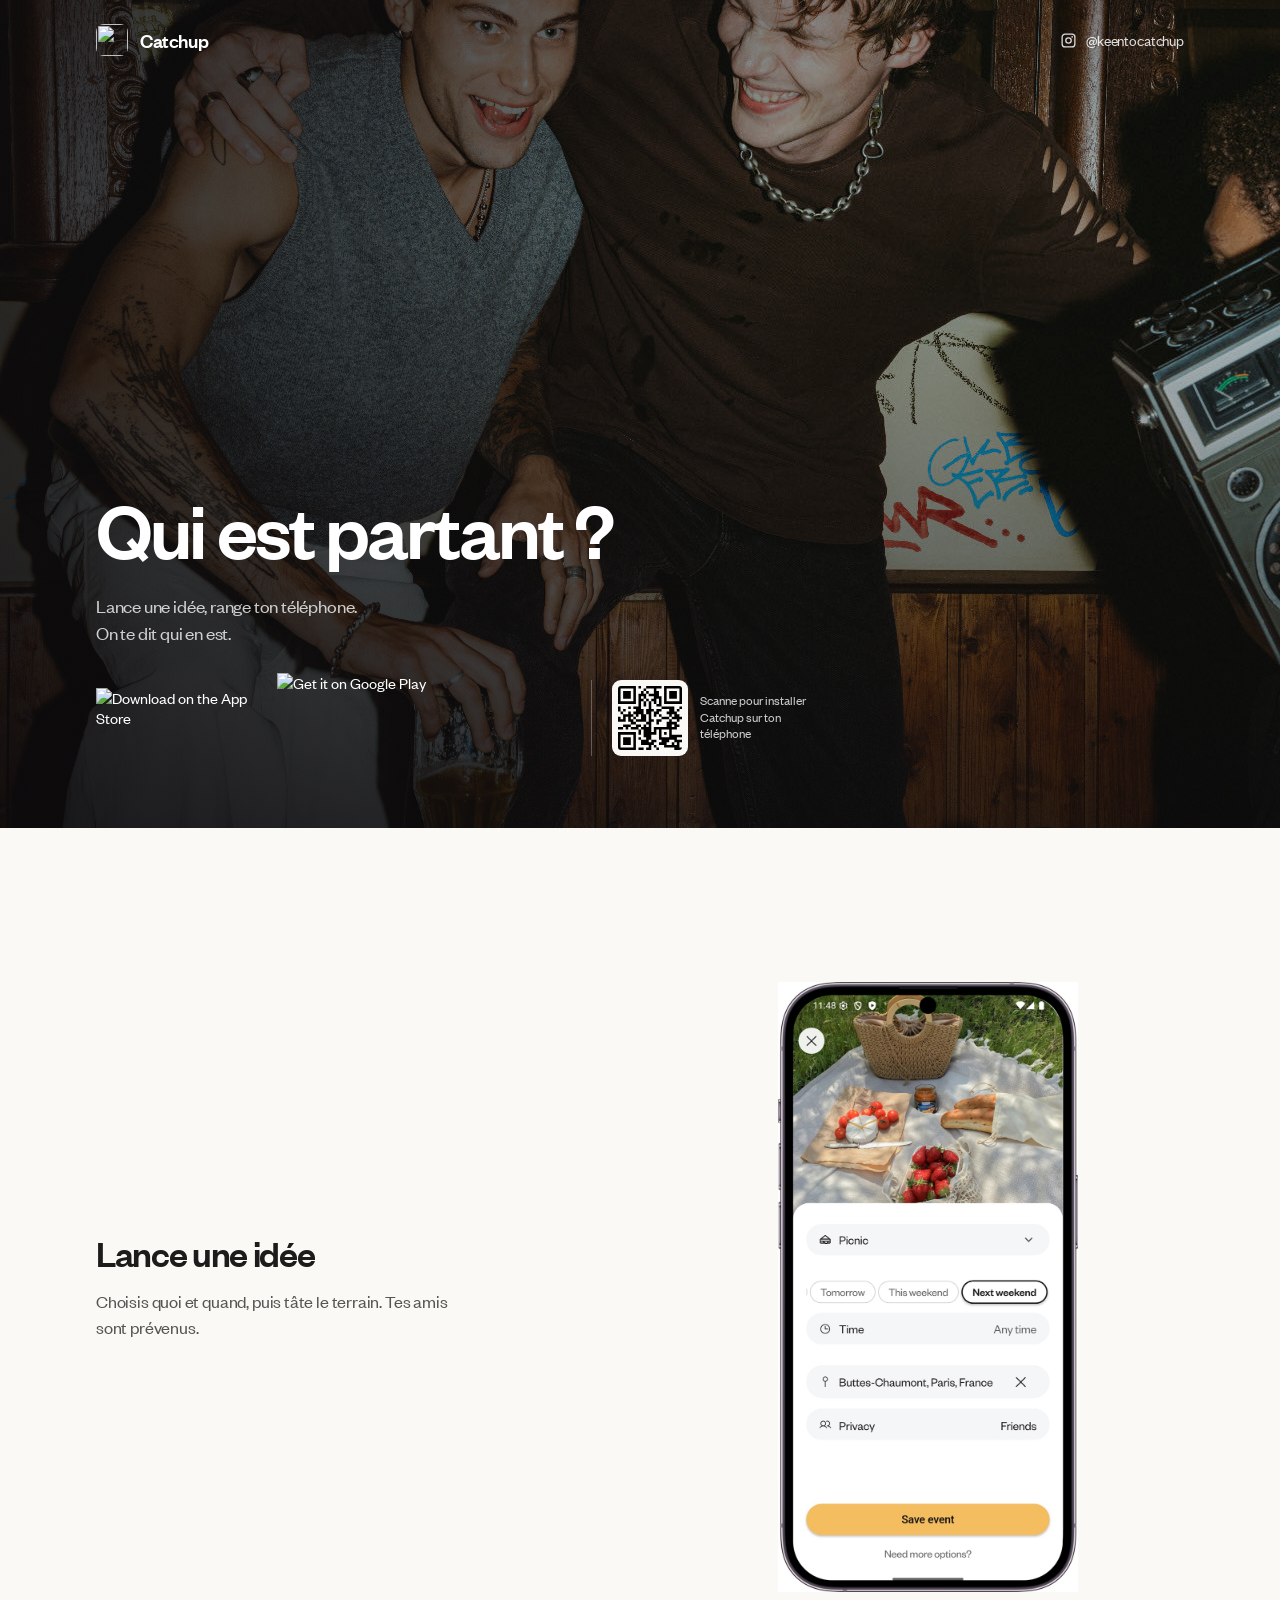
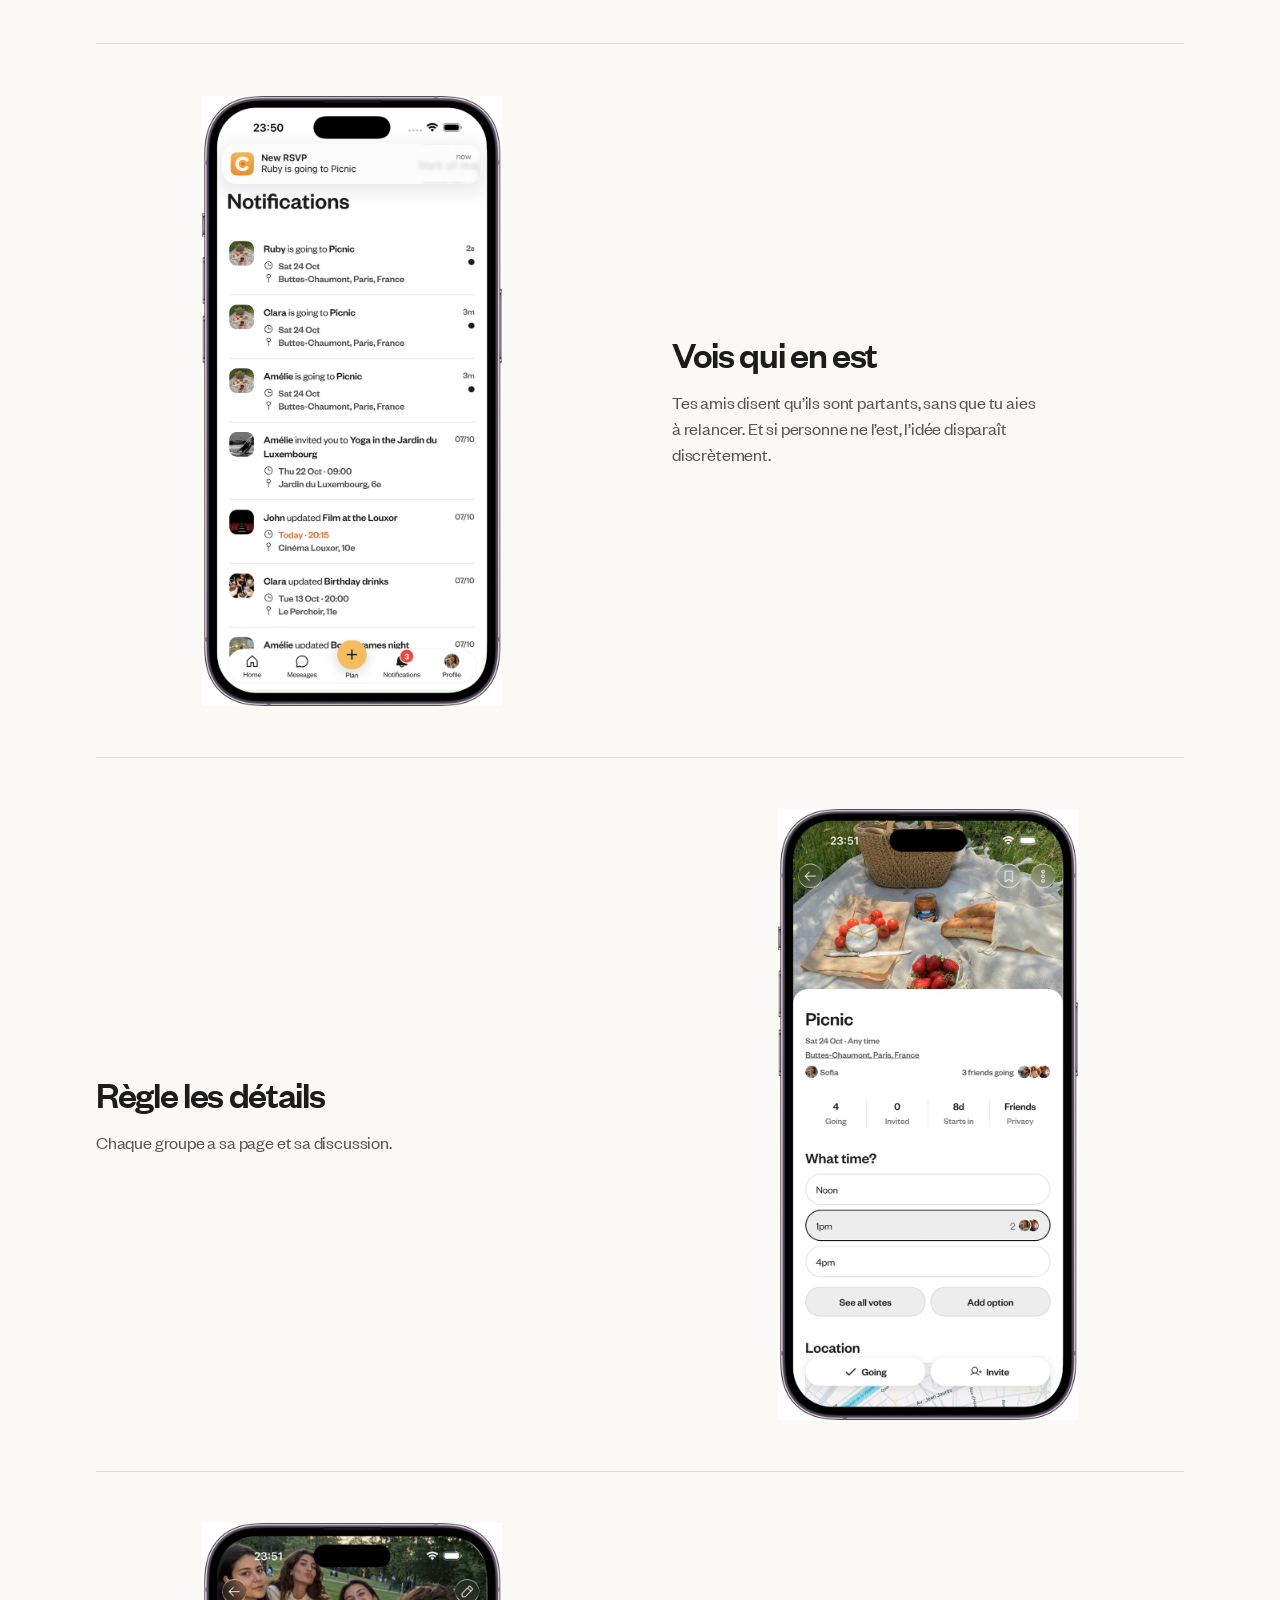
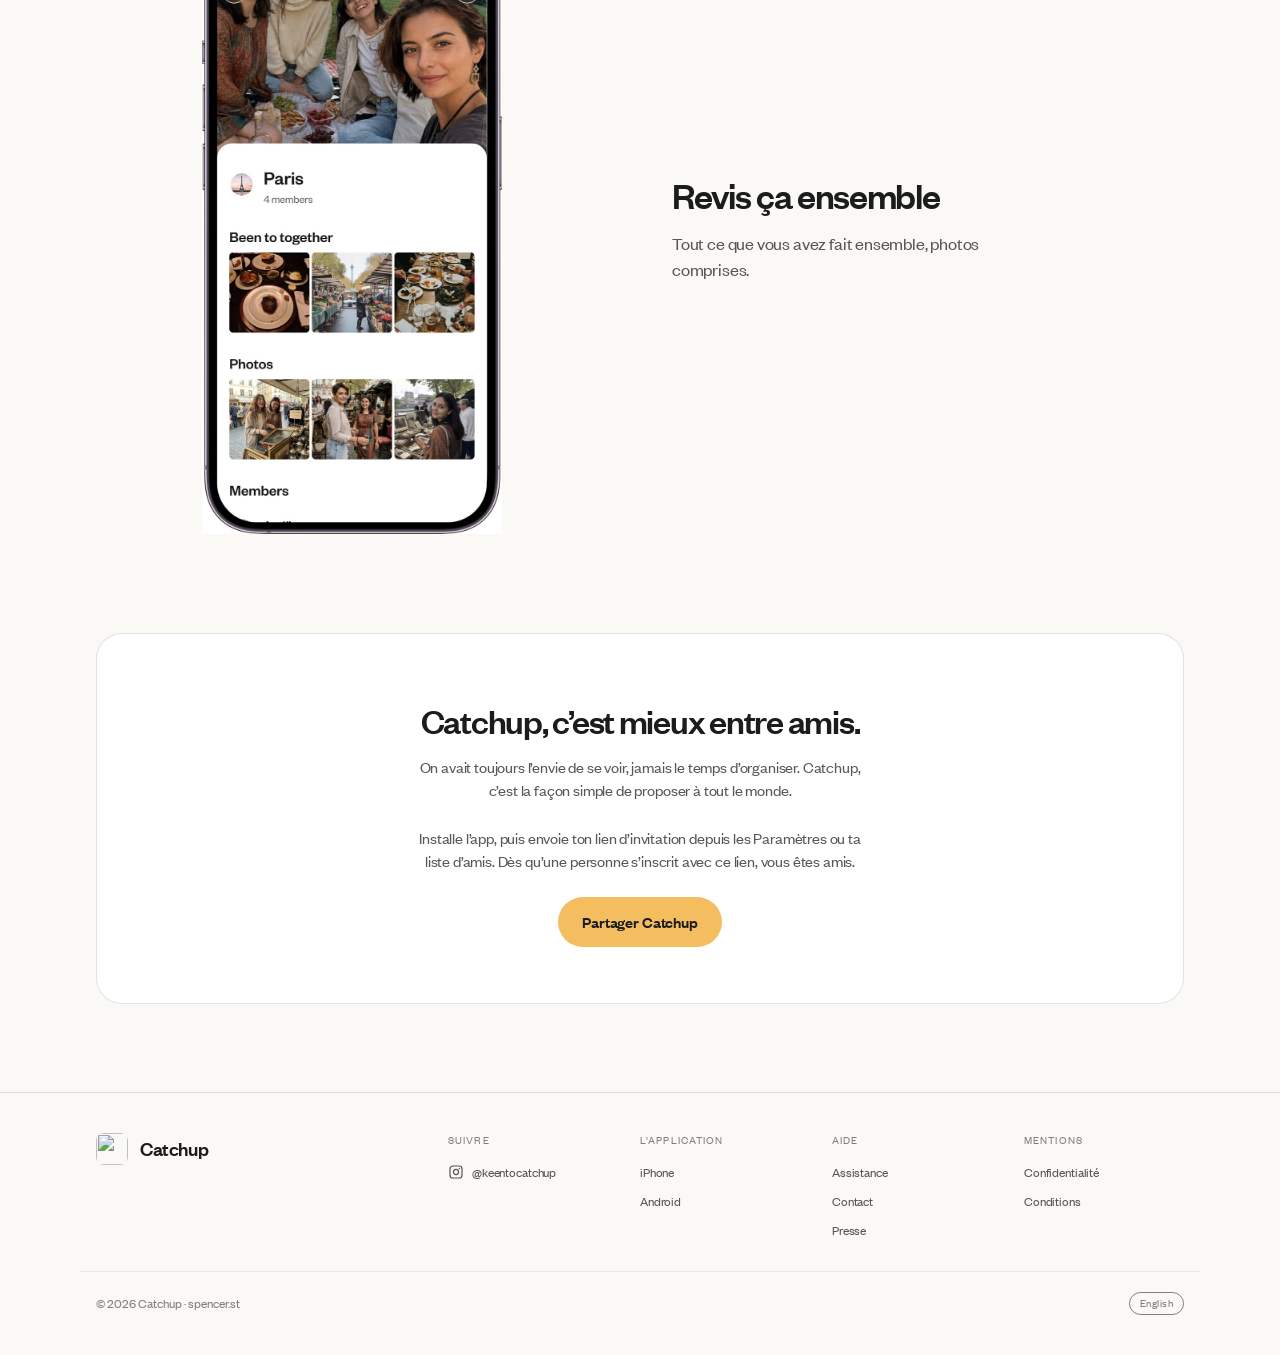
==== fr/index.html @ 6f863868 "Refresh app screenshots and hero photos New Founders Grotesk-era screenshots for quick-create, RSVP " ====
<!doctype html>
<html lang="fr">
<head>
<meta charset="utf-8" />
<meta name="viewport" content="width=device-width, initial-scale=1" />
<title>Catchup — Le réseau social vraiment social</title>
<meta name="description" content="Lance une idée, range ton téléphone. On te dit qui en est." />

<link rel="alternate" hreflang="en" href="https://keentocatchup.com/" />
<link rel="alternate" hreflang="fr" href="https://keentocatchup.com/fr/" />
<link rel="alternate" hreflang="x-default" href="https://keentocatchup.com/" />
<link rel="canonical" href="https://keentocatchup.com/fr/" />

<meta property="og:type" content="website" />
<meta property="og:site_name" content="Catchup" />
<meta property="og:url" content="https://keentocatchup.com/fr/" />
<meta property="og:locale" content="fr_FR" />
<meta property="og:locale:alternate" content="en_GB" />
<meta property="og:title" content="Catchup — Le réseau social vraiment social" />
<meta property="og:description" content="Lance une idée, range ton téléphone. On te dit qui en est." />
<meta name="twitter:card" content="summary" />
<meta name="twitter:title" content="Catchup — Le réseau social vraiment social" />
<meta name="twitter:description" content="Lance une idée, range ton téléphone. On te dit qui en est." />
<meta name="theme-color" content="#FAF9F5" />

<link rel="icon" href="../assets/app-icon.png" />
<link rel="apple-touch-icon" href="../assets/app-icon.png" />
<link rel="preload" as="image" href="../assets/hero/01-drinks.jpg" fetchpriority="high" />
<link rel="stylesheet" href="../styles/colors_and_type.css" />
<link rel="stylesheet" href="../styles/site.css" />
<link rel="stylesheet" href="https://unpkg.com/@phosphor-icons/web@2.1.1/src/bold/style.css" />
</head>
<body>

<main>
  <!-- ───────────────────────── HERO ───────────────────────── -->
  <!-- A photo of the thing itself — friends, together, with the headline
       over it. Placeholder photo for now; chips that swap it by activity
       come once there are photos to match. -->
  <section class="hero">
    <div class="hero-media" aria-hidden="true">
      <!-- First image only is eager; the rest load after paint and crossfade.
           Add 02-drinks.jpg, 03-hike.jpg, 04-museum.jpg here and they join in. -->
      <img src="../assets/hero/01-drinks.jpg" alt="" fetchpriority="high" />
      <img src="../assets/hero/02-games.jpg" alt="" />
      <img src="../assets/hero/03-tuileries.jpg" alt="" />
      <img src="../assets/hero/04-party.jpg" alt="" />
      <img src="../assets/hero/05-friends.jpg" alt="" />
      <img src="../assets/hero/06-hike.jpg" alt="" />
    </div>
    <header class="top">
      <div class="wrap top-inner">
        <a class="brand" href="/fr/" aria-label="Catchup">
          <img src="../assets/app-icon.png" alt="" />
          <span>Catchup</span>
        </a>
        <a class="top-ig" href="https://instagram.com/keentocatchup" target="_blank" rel="noopener"><svg class="ig" viewBox="0 0 24 24" aria-hidden="true" focusable="false"><path fill="none" stroke="currentColor" stroke-width="1.8" d="M7.2 3h9.6A4.2 4.2 0 0 1 21 7.2v9.6a4.2 4.2 0 0 1-4.2 4.2H7.2A4.2 4.2 0 0 1 3 16.8V7.2A4.2 4.2 0 0 1 7.2 3Z"/><circle cx="12" cy="12" r="3.8" fill="none" stroke="currentColor" stroke-width="1.8"/><circle cx="17.2" cy="6.8" r="1.2" fill="currentColor"/></svg><span>@keentocatchup</span></a>
      </div>
    </header>
    <div class="wrap hero-inner">
      <div class="hero-copy">
        <h1>Qui est partant ?</h1>
        <p class="hero-sub">Lance une id&eacute;e, range ton t&eacute;l&eacute;phone.<br class="br-sub" /> On te dit qui en est.</p>
        <div class="cta-row">
          <!-- iOS passe par TestFlight tant que la fiche App Store n&rsquo;est pas publi&eacute;e. -->
          <a class="badge" href="https://testflight.apple.com/join/NhwZ5rPG" data-ios><img src="../assets/badges/app-store.svg" alt="Download on the App Store" width="150" height="50" /></a>
          <!-- Test interne : ne s&rsquo;ouvre que pour les comptes testeurs. -->
          <a class="badge" href="https://play.google.com/apps/internaltest/4701181817277748916" data-android><img src="../assets/badges/google-play.png" alt="Get it on Google Play" width="168" height="50" /></a>
          <!-- Desktop only: most people on a computer install on their phone. -->
          <div class="qr">
        <img src="../assets/qr.svg" alt="" width="88" height="88" />
        <span>Scanne pour installer Catchup sur ton t&eacute;l&eacute;phone</span>
      </div>
        </div>
      </div>
    </div>
  </section>

  <!-- ───────────────────────── FEATURES ───────────────────────── -->
  <section class="features">
    <div class="wrap">
      <!-- <h2 class="features-h">D&rsquo;une id&eacute;e en l&rsquo;air &agrave; de vrais moments ensemble.</h2> -->
      <article class="feature">
        <div class="feature-copy">
          <h3>Lance une id&eacute;e</h3>
          <p>Choisis quoi et quand, puis t&acirc;te le terrain. Tes amis sont pr&eacute;venus.</p>
        </div>
        <figure class="phone">
          <img loading="lazy" decoding="async" src="../assets/screens/01-quick.jpg" alt="Créer un pique-nique dans Catchup : Buttes-Chaumont le week-end prochain, visible par les amis" />
        </figure>
      </article>
      <article class="feature">
        <div class="feature-copy">
          <h3>Vois qui en est</h3>
          <p>Tes amis disent qu&rsquo;ils sont partants, sans que tu aies &agrave; relancer. Et si personne ne l&rsquo;est, l&rsquo;id&eacute;e dispara&icirc;t discr&egrave;tement.</p>
        </div>
        <figure class="phone">
          <img loading="lazy" decoding="async" src="../assets/screens/02-whosin.jpg" alt="Les notifications Catchup au fur et à mesure que les amis répondent au pique-nique" />
        </figure>
      </article>
      <article class="feature">
        <div class="feature-copy">
          <h3>R&egrave;gle les d&eacute;tails</h3>
          <p>Chaque groupe a sa page et sa discussion.</p>
        </div>
        <figure class="phone">
          <img loading="lazy" decoding="async" src="../assets/screens/03-plan.jpg" alt="Choisir l'heure du pique-nique dans Catchup : un sondage entre midi, 13 h et 16 h, avec déjà deux amis sur 13 h" />
        </figure>
      </article>
      <article class="feature">
        <div class="feature-copy">
          <h3>Revis &ccedil;a ensemble</h3>
          <p>Tout ce que vous avez fait ensemble, photos comprises.</p>
        </div>
        <figure class="phone">
          <img loading="lazy" decoding="async" src="../assets/screens/04-group.jpg" alt="Un groupe Catchup pour Paris : ce qu'ils ont fait ensemble, et les photos du groupe" />
        </figure>
      </article>
    </div>
  </section>

  <!-- ───────────────────────── INVITE ───────────────────────── -->
  <section class="invite">
    <div class="wrap">
      <div class="card card-invite">
        <h2>Catchup, c&rsquo;est mieux entre amis.</h2>
        <p>
          On avait toujours l&rsquo;envie de se voir, jamais le temps d&rsquo;organiser.
          Catchup, c&rsquo;est la fa&ccedil;on simple de proposer &agrave; tout le monde.
        </p>
        <p>
          Installe l&rsquo;app, puis envoie ton lien d&rsquo;invitation depuis les Param&egrave;tres
          ou ta liste d&rsquo;amis. D&egrave;s qu&rsquo;une personne s&rsquo;inscrit avec ce lien, vous &ecirc;tes amis.
        </p>
        <button class="cta" type="button" data-share
                data-label="Partager Catchup" data-copied="Lien copi&eacute;">Partager Catchup</button>
      </div>
    </div>
  </section>
</main>

<footer>
  <div class="wrap foot-grid">
    <div class="foot-brand">
      <a class="brand" href="/fr/" aria-label="Catchup">
        <img src="../assets/app-icon.png" alt="" />
        <span>Catchup</span>
      </a>
    </div>
    <nav class="foot-col">
          <div class="eyebrow">Suivre</div>
          <a class="ig-link" href="https://instagram.com/keentocatchup" target="_blank" rel="noopener"><svg class="ig" viewBox="0 0 24 24" aria-hidden="true" focusable="false"><path fill="none" stroke="currentColor" stroke-width="1.8" d="M7.2 3h9.6A4.2 4.2 0 0 1 21 7.2v9.6a4.2 4.2 0 0 1-4.2 4.2H7.2A4.2 4.2 0 0 1 3 16.8V7.2A4.2 4.2 0 0 1 7.2 3Z"/><circle cx="12" cy="12" r="3.8" fill="none" stroke="currentColor" stroke-width="1.8"/><circle cx="17.2" cy="6.8" r="1.2" fill="currentColor"/></svg><span>@keentocatchup</span></a>
        </nav>
        <nav class="foot-col">
      <div class="eyebrow">L&rsquo;application</div>
      <a href="https://testflight.apple.com/join/NhwZ5rPG">iPhone</a>
      <a href="https://play.google.com/apps/internaltest/4701181817277748916">Android</a>
    </nav>
    <nav class="foot-col">
      <div class="eyebrow">Aide</div>
      <a href="/fr/support/">Assistance</a>
      <a href="mailto:support@keentocatchup.com">Contact</a>
      <a href="mailto:hello@keentocatchup.com?subject=Catchup">Presse</a>
    </nav>
    <nav class="foot-col">
      <div class="eyebrow">Mentions</div>
      <a href="/fr/privacy/">Confidentialit&eacute;</a>
      <a href="/fr/terms/">Conditions</a>
    </nav>
  </div>
  <div class="wrap foot-bar">
    <span>&copy; <span data-year>2026</span> Catchup · <a href="https://spencer.st">spencer.st</a></span>
    <a class="lang" href="/" hreflang="en" lang="en">English</a>
  </div>
</footer>

<script>
  document.querySelector('[data-year]').textContent = new Date().getFullYear();

  // Share button: the native sheet where it exists, clipboard as the fallback.
  document.querySelectorAll('[data-share]').forEach(function (btn) {
    btn.addEventListener('click', function () {
      // The canonical address: no #anchor or ?utm= picked up on the way in.
      var canonical = document.querySelector('link[rel="canonical"]');
      var url = canonical ? canonical.href : window.location.href;
      if (navigator.share) {
        navigator.share({ title: 'Catchup', url: url }).catch(function () {});
        return;
      }
      var done = function () {
        var original = btn.dataset.label;
        btn.textContent = btn.dataset.copied;
        btn.disabled = true;
        setTimeout(function () { btn.textContent = original; btn.disabled = false; }, 2000);
      };
      if (navigator.clipboard) {
        navigator.clipboard.writeText(url).then(done, function () {});
      } else {
        // Older Safari and any non-secure origin.
        var ta = document.createElement('textarea');
        ta.value = url; ta.setAttribute('readonly', '');
        ta.style.cssText = 'position:absolute;left:-9999px';
        document.body.appendChild(ta); ta.select();
        try { document.execCommand('copy'); done(); } catch (e) {}
        document.body.removeChild(ta);
      }
    });
  });

  // Scroll reveal. The hero is left alone — it is above the fold and should
  // never fade in. Honour reduced-motion by simply not arming anything.
  (function () {
    var reduce = window.matchMedia('(prefers-reduced-motion: reduce)');
    if (reduce.matches || !('IntersectionObserver' in window)) return;

    var targets = [];
    document.querySelectorAll('main > section:not(.hero)').forEach(function (sec) {
      var kids = sec.querySelectorAll(':scope > .wrap > *, :scope > .wrap > .card');
      if (kids.length > 1 && kids.length <= 6) {
        kids.forEach(function (el, i) {
          el.classList.add('reveal');
          if (i) el.dataset.delay = Math.min(i, 2);
          targets.push(el);
        });
      } else {
        sec.classList.add('reveal');
        targets.push(sec);
      }
    });
    if (!targets.length) return;

    document.documentElement.classList.add('js-reveal');

    var show = function (el) { el.classList.add('is-in'); };

    // Safety net. Hiding content behind an observer means any failure leaves
    // the page blank, so: reveal whatever is already on screen straight away,
    // and reveal everything unconditionally shortly after.
    var sweep = function () {
      targets.forEach(show);
      // If anything is still transparent after being told to show, the
      // transition is not running — drop the effect entirely rather than
      // leave the page blank.
      requestAnimationFrame(function () {
        var stuck = targets.some(function (el) {
          return parseFloat(getComputedStyle(el).opacity) < 0.5;
        });
        if (stuck) document.documentElement.classList.remove('js-reveal');
      });
    };
    setTimeout(sweep, 2500);
    window.addEventListener('pageshow', function (e) { if (e.persisted) sweep(); });

    var io = new IntersectionObserver(function (entries) {
      entries.forEach(function (e) {
        if (!e.isIntersecting) return;
        show(e.target);
        io.unobserve(e.target);
      });
    }, { rootMargin: '0px 0px -8% 0px', threshold: 0.08 });

    targets.forEach(function (el) {
      var r = el.getBoundingClientRect();
      if (r.top < window.innerHeight && r.bottom > 0) { show(el); return; }
      io.observe(el);
    });
  })();

  // Hero crossfade. Shows the range of plans — dinner, drinks, a hike — so it
  // only runs when there is more than one image to show.
  (function () {
    var media = document.querySelector('.hero-media');
    if (!media) return;
    var imgs = Array.prototype.slice.call(media.querySelectorAll('img'));
    if (imgs.length < 2) return;
    if (window.matchMedia('(prefers-reduced-motion: reduce)').matches) return;

    // Only the first is eager; fetch the rest once the page has painted.
    imgs.slice(1).forEach(function (img) {
      if (!img.getAttribute('loading')) img.setAttribute('loading', 'lazy');
    });

    media.classList.add('is-live');
    imgs[0].classList.add('is-on');

    var i = 0, timer = null;
    var HOLD = 5000;

    function step() {
      var next = (i + 1) % imgs.length;
      imgs[next].classList.add('is-on');
      imgs[i].classList.remove('is-on');
      i = next;
    }
    function start() { if (!timer) timer = setInterval(step, HOLD); }
    function stop() { clearInterval(timer); timer = null; }

    // No point animating a tab nobody is looking at.
    document.addEventListener('visibilitychange', function () {
      document.hidden ? stop() : start();
    });
    start();
  })();
</script>
</body>
</html>
---- styles/colors_and_type.css ----
/* ============================================================
   Catchup — Colors & Type
   Mirrors the Flutter app's AppColours so web + app stay aligned.
   ============================================================ */

@import url("https://fonts.googleapis.com/css2?family=Inter+Tight:ital,wght@0,400;0,500;0,600;0,700;1,400;1,500&display=swap");


@font-face {
  font-family: "Founders Grotesk";
  src: url("../assets/fonts/founders-grotesk-regular.woff2") format("woff2"),
       url("../assets/fonts/founders-grotesk-regular.ttf")   format("truetype");
  font-weight: 400;
  font-style: normal;
  font-display: swap;
}
@font-face {
  font-family: "Founders Grotesk";
  src: url("../assets/fonts/founders-grotesk-medium.woff2") format("woff2"),
       url("../assets/fonts/founders-grotesk-medium.ttf")   format("truetype");
  font-weight: 500;
  font-style: normal;
  font-display: swap;
}
@font-face {
  font-family: "Founders Grotesk";
  src: url("../assets/fonts/founders-grotesk-semibold.woff2") format("woff2"),
       url("../assets/fonts/founders-grotesk-semibold.ttf")   format("truetype");
  font-weight: 600;
  font-style: normal;
  font-display: swap;
}
@font-face {
  font-family: "Founders Grotesk";
  src: url("../assets/fonts/founders-grotesk-bold.woff2") format("woff2"),
       url("../assets/fonts/founders-grotesk-bold.ttf")   format("truetype");
  font-weight: 700;
  font-style: normal;
  font-display: swap;
}

:root {
  /* ── Brand palette — AppColours (Flutter parity) ─────────── */
  --skywash:      #B9C8D4;   /* daytime clarity, calm */
  --golden-hour:  #F5C26C;   /* optimism, early evening */
  --first-light:  #EBF3B7;   /* affirmative / payoff — "Going" pill, CTA fill */
  --fire-light:   #F09669;   /* soft peach — gradient mids, hover tints */
  --afterglow:    #E46D31;   /* primary brand orange — used everywhere */
  --midnight:     #12167A;   /* depth, trust, nightlife */
  --cloud-cover:  #D3D3D8;   /* neutral / utility balance */
  --after-hours:  #1D0A1D;   /* mystery, late-night edge */

  /* RSVP states (from AppColours) */
  --rsvp-going:           var(--first-light);
  --rsvp-going-on-light:  #D3E177;
  --rsvp-invited:         var(--afterglow);

  /* ── Vibe — the Oct 2026 brand direction ────────────────────
     Source of truth for the site. The AppColours block above stays
     as-is so the Flutter parity note keeps meaning something. */
  --golden:  #F4BD60;   /* saying yes only — RSVP, Plan, the one CTA */
  --ink:     #1C1C1C;
  --paper:   #FAF9F5;

  /* ── Calm pastels (UI surfaces & tags) ──────────────────── */
  --p-blue-mist:   #B5C1D4;
  --p-blue-sky:    #90DAEE;
  --p-lemon-soft:  #E7FAB8;
  --p-pink:        #F5277A;

  /* ── Inks & neutrals ────────────────────────────────────── */
  --p-ink:           #031504;
  --p-ink-graphite:  #231F20;
  --p-ink-soft:      #252925;
  --p-violet-deep:   #3508D7;
  --p-violet:        #5A5AFA;
  --p-blue-pure:     #0000FF;

  --p-white:         #FFFFFF;
  --p-white-warm:    #FEFFFD;
  --p-bg-paper:      #F5F5F5;
  --p-bg-stone:      #DBDAD3;
  --p-line-soft:     #E8E8E8;
  --p-line:          #D3D3D8;
  --p-line-strong:   #555555;

  /* ── Semantic tokens ────────────────────────────────────── */
  --fg-1:        var(--ink);
  --fg-2:        rgba(28,28,28,0.74);
  --fg-3:        rgba(28,28,28,0.55);
  --fg-4:        rgba(28,28,28,0.42);
  --fg-on-dark:  var(--p-white);
  --fg-on-dark-2: rgba(255,255,255,0.78);
  --fg-link:      var(--p-violet-deep);
  --fg-link-soft: rgba(61,39,225,0.69);

  --bg-base:   var(--paper);
  --bg-paper:  var(--p-white);   /* cards sit white on --paper */
  --bg-dark:   #0B0A0B;   /* near-black; --after-hours reads plum against the hero */
  --bg-stone:  var(--p-bg-stone);

  --accent:        var(--afterglow);
  --accent-warm:   var(--fire-light);
  --cta-fill:      var(--golden);
  --status-going:  var(--p-lemon-soft);
  --map-surface:   var(--p-blue-sky);

  --border-hairline:   0.5px solid rgba(0,0,0,0.20);
  --border-soft:       1px solid rgba(28,28,28,0.12);
  --border-strong:     1px solid var(--p-ink);

  /* ── Radii ──────────────────────────────────────────────── */
  --r-xs:  4px;
  --r-sm:  9px;
  --r-md:  12px;
  --r-lg:  17px;
  --r-xl:  26px;
  --r-2xl: 36px;
  --r-3xl: 51px;
  --r-pill: 999px;

  /* ── Shadows ────────────────────────────────────────────── */
  --shadow-card:    0 3px 5px rgba(0,0,0,0.06);
  --shadow-chip:    0 2px 2.1px rgba(0,0,0,0.11);
  --shadow-pop:     0 4px 4.5px rgba(0,0,0,0.26);

  /* ── Spacing scale (4-pt) ───────────────────────────────── */
  --s-1: 4px;  --s-2: 8px;   --s-3: 12px;  --s-4: 16px;
  --s-5: 20px; --s-6: 24px;  --s-8: 32px;  --s-10: 40px;
  --s-12: 48px; --s-16: 64px; --s-20: 80px;

  /* ── Brand gradients ────────────────────────────────────── */
  --grad-sunrise:
      radial-gradient(circle at 30% 70%, var(--afterglow) 0%, rgba(228,109,49,0) 60%),
      radial-gradient(circle at 70% 30%, var(--golden-hour) 30%, rgba(245,194,108,0) 80%),
      linear-gradient(135deg, var(--golden-hour), var(--fire-light));
  --grad-sunset:
      radial-gradient(circle at 75% 25%, var(--fire-light) 0%, var(--skywash) 100%);
  --grad-haze:
      linear-gradient(180deg, var(--skywash) 0%, var(--p-bg-stone) 100%);

  /* ── Typography stacks ──────────────────────────────────── */
  --font-display: "Founders Grotesk", "Inter Tight", -apple-system, system-ui, sans-serif;
  --font-serif:   "Source Serif 4", Georgia, serif;   /* unused — no serif in the app */
  --font-body:    "Founders Grotesk", "Inter Tight", -apple-system, system-ui, sans-serif;
  --font-ui:      "Founders Grotesk", -apple-system, system-ui, sans-serif;
  --font-mono:    ui-monospace, "SF Mono", Menlo, monospace;   /* unused — the site is one typeface */

  /* Type sizes (mobile UI scale — most surfaces are 393pt phone) */
  --t-display:   80px;
  --t-h1:        48px;
  --t-h2:        24px;
  --t-h3:        20px;
  --t-h4:        16px;
  --t-body:      14px;
  --t-body-sm:   13px;
  --t-meta:      11px;
  --t-micro:      9px;

  --lh-tight: 1.10;
  --lh-snug:  1.28;
  --lh-body:  1.45;

  --ls-tight:  -0.030em;
  --ls-snug:   -0.010em;
  --ls-mono:    0.004em;
}

/* ── Semantic typography classes ───────────────────────────── */
.t-display, h1.t-display {
  font-family: var(--font-display);
  font-weight: 500;
  font-size: var(--t-display);
  line-height: var(--lh-tight);
  letter-spacing: var(--ls-tight);
}
.t-h1, h1 {
  font-family: var(--font-display);
  font-weight: 500;
  font-size: var(--t-h1);
  line-height: var(--lh-tight);
  letter-spacing: var(--ls-tight);
}
.t-h2, h2 {
  font-family: var(--font-display);
  font-weight: 500;
  font-size: var(--t-h2);
  line-height: var(--lh-tight);
  letter-spacing: var(--ls-tight);
}
.t-h3, h3 {
  font-family: var(--font-body);
  font-weight: 500;
  font-size: var(--t-h3);
  line-height: var(--lh-tight);
  letter-spacing: var(--ls-tight);
}
.t-h4, h4 {
  font-family: var(--font-body);
  font-weight: 500;
  font-size: var(--t-h4);
  line-height: 1.10;
  letter-spacing: var(--ls-tight);
}
.t-body, p {
  font-family: var(--font-body);
  font-weight: 400;
  font-size: var(--t-body);
  line-height: var(--lh-snug);
  letter-spacing: var(--ls-snug);
  color: var(--fg-2);
}
.t-meta {
  font-family: var(--font-body);
  font-weight: 500;
  font-size: var(--t-meta);
  line-height: var(--lh-snug);
  letter-spacing: var(--ls-snug);
  color: var(--fg-3);
}
.t-mono {
  font-family: var(--font-mono);
  font-size: 16px;
  letter-spacing: var(--ls-mono);
}
.t-byline {
  color: var(--fg-link-soft);
  font-family: var(--font-body);
  font-size: var(--t-body-sm);
  letter-spacing: var(--ls-snug);
}
---- styles/site.css ----
/* ============================================================
   Catchup — keentocatchup.com
   Built to the Oct 2026 vibe: warm paper, ink type, and one
   golden colour reserved for saying yes. Tokens live in
   colors_and_type.css.
   ============================================================ */

*, *::before, *::after { box-sizing: border-box; }

html { -webkit-text-size-adjust: 100%; }

body {
  margin: 0;
  background: var(--paper);
  color: var(--ink);
  font-family: var(--font-body);
  -webkit-font-smoothing: antialiased;
}

img { display: block; max-width: 100%; }
a { color: inherit; text-decoration: none; }
em { font-style: normal; }

.wrap {
  width: 100%;
  max-width: 1120px;
  margin: 0 auto;
  padding: 0 var(--s-4);
}

:focus-visible {
  outline: 2px solid var(--golden);
  outline-offset: 3px;
  border-radius: var(--r-xs);
}

/* Sentence-case label above a heading. */
.eyebrow {
  font-family: var(--font-body);
  font-size: var(--t-meta);
  letter-spacing: 0.10em;
  text-transform: uppercase;
  color: var(--fg-3);
}

h1, h2 {
  font-family: var(--font-display);
  font-weight: 500;        /* Regular and Medium only — never heavier. */
  letter-spacing: -0.035em;
  color: var(--ink);
  text-wrap: balance;
}

/* ── Masthead ──────────────────────────────────────────────── */

.top-inner {
  display: flex;
  align-items: center;
  justify-content: space-between;
  gap: var(--s-4);
  padding-block: var(--s-6);
}

.brand {
  display: inline-flex;
  align-items: center;
  gap: var(--s-3);
  font-family: var(--font-display);
  font-weight: 500;
  font-size: var(--t-h3);
  letter-spacing: -0.02em;
  color: var(--ink);
}

.brand img { width: 32px; height: 32px; border-radius: 8px; }

/* ── Hero ──────────────────────────────────────────────────── */

/* A full-bleed photo with the masthead and headline over it (after
   AllTrails). The shade is darkest at the bottom, where the words are. */
.hero {
  position: relative;
  isolation: isolate;
  display: flex;
  flex-direction: column;
  min-height: min(92vh, 860px);
  color: var(--p-white);
}

.hero-media {
  position: absolute;
  inset: 0;
  z-index: -2;
}

.hero-media img {
  position: absolute;
  inset: 0;
  width: 100%;
  height: 100%;
  object-fit: cover;
  object-position: 50% 40%;
  opacity: 0;
}

/* Without script the first frame is simply the hero image. */
.hero-media img:first-child { opacity: 1; }

.hero-media.is-live img {
  opacity: 0;
  transition: opacity 1200ms ease-in-out;
}

.hero-media.is-live img.is-on { opacity: 1; }

@media (prefers-reduced-motion: reduce) {
  .hero-media img { transition: none; }
}

.hero::after {
  content: "";
  position: absolute;
  inset: 0;
  z-index: -1;
  /* Two gradients: one up from the base, one in from the left. The left one
     is what lets a bright frame — the party, the hike — carry white copy
     without washing it out. */
  background:
    linear-gradient(to right,
      rgba(12,10,12,0.78) 0%, rgba(12,10,12,0.55) 32%,
      rgba(12,10,12,0.12) 62%, rgba(12,10,12,0) 100%),
    linear-gradient(to top,
      rgba(12,10,12,0.72) 0%, rgba(12,10,12,0.34) 45%,
      rgba(12,10,12,0.16) 75%, rgba(12,10,12,0.30) 100%);
}

.hero .brand { color: var(--p-white); }

.hero-inner {
  flex: 1;
  display: flex;
  align-items: flex-end;
  justify-content: space-between;
  gap: var(--s-8);
  padding-block: var(--s-10) clamp(40px, 6vw, 72px);
}

.hero h1 {
  margin: 0;
  max-width: 11ch;
  font-size: clamp(44px, 6.4vw, 86px);
  line-height: 0.98;
  color: var(--p-white);
}

.hero-sub {
  max-width: 38ch;
  margin: var(--s-6) 0 0;
  font-size: clamp(16px, 1.5vw, 19px);
  line-height: var(--lh-body);
  letter-spacing: var(--ls-snug);
  color: var(--fg-on-dark-2);
}

.cta-row {
  display: flex;
  flex-wrap: wrap;
  align-items: center;
  gap: var(--s-4);
  margin-top: var(--s-8);
}

/* The one golden thing on the page: the yes. */
.cta {
  display: inline-flex;
  align-items: center;
  padding: 15px var(--s-6);
  border-radius: var(--r-pill);
  background: var(--golden);
  color: var(--ink);
  font-family: var(--font-ui);
  font-weight: 500;
  font-size: 16px;
  letter-spacing: var(--ls-snug);
  transition: transform 160ms ease, filter 160ms ease;
}

.cta:hover { filter: brightness(1.04); transform: translateY(-1px); }
.cta:active { transform: translateY(0); }

/* Two routes to the same yes. Golden marks the primary one; a second gold
   button would spend the colour twice and flatten the hierarchy. */
.cta-alt {
  background: transparent;
  color: var(--ink);
  box-shadow: inset 0 0 0 1px rgba(28,28,28,0.28);
}

.cta-alt:hover { filter: none; background: rgba(28,28,28,0.04); }

.hero .cta-alt { color: var(--p-white); box-shadow: inset 0 0 0 1px rgba(255,255,255,0.6); }
.hero .cta-alt:hover { background: rgba(255,255,255,0.12); }

.cta-meta {
  margin: var(--s-4) 0 0;
  font-family: var(--font-body);
  font-size: var(--t-meta);
  letter-spacing: 0.06em;
  text-transform: uppercase;
  color: var(--fg-3);
}

.hero .cta-meta { color: rgba(255,255,255,0.7); }

/* Scan to install — desktop only (hidden below 861px). */
/* Sits at the end of the CTA row, behind a hairline, so it reads as part of
   the same band rather than floating. Paper rather than #fff: pure white was
   the brightest thing on the page and out-shouted the button. */
.qr {
  flex: none;
  display: flex;
  align-items: center;
  gap: var(--s-3);
  max-width: 230px;
  margin-left: var(--s-3);
  padding-left: var(--s-5);
  border-left: 1px solid rgba(255,255,255,0.28);
  color: rgba(255,255,255,0.78);
  font-size: var(--t-body-sm);
  line-height: var(--lh-snug);
}

.qr img {
  padding: 6px;
  border-radius: var(--r-sm);
  background: var(--paper);
}

.qr img { width: 76px; height: 76px; }

/* ── Features ──────────────────────────────────────────────── */

/* One row per screen: a few words, then the phone; sides alternate. */
.features { padding-block: clamp(56px, 8vw, 112px) clamp(24px, 4vw, 48px); }

.features-h {
  margin: var(--s-4) 0 clamp(24px, 4vw, 40px);
  max-width: 20ch;
  font-size: clamp(26px, 3.2vw, 40px);
  line-height: 1.06;
}

.feature {
  display: grid;
  grid-template-columns: repeat(2, minmax(0, 1fr));
  gap: clamp(28px, 5vw, 72px);
  align-items: center;
  padding-block: clamp(28px, 4vw, 56px);
  border-top: 1px solid rgba(28,28,28,0.12);
}

/* No rule under the hero: "Anyone keen?" flows straight into "Float an idea". */
.feature:first-of-type { border-top: 0; }

.feature:nth-of-type(even) .feature-copy { order: 2; }

.feature h3 {
  margin: 0;
  font-family: var(--font-display);
  font-weight: 500;
  font-size: clamp(26px, 3vw, 38px);
  line-height: 1.06;
  letter-spacing: -0.035em;
}

.feature p {
  max-width: 34ch;
  margin: var(--s-4) 0 0;
  font-size: clamp(16px, 1.4vw, 18px);
  line-height: var(--lh-body);
  letter-spacing: var(--ls-snug);
  color: var(--fg-2);
}

.feature .phone { justify-self: center; width: min(100%, 300px); }

/* Device mockups on transparency: the frame comes from the image. */
.phone { margin: 0; }

/* The ratio is the image's, so the box holds its place before it loads. */
.phone img {
  display: block;
  width: 100%;
  height: auto;
  aspect-ratio: 1080 / 2198;
}

/* ── Is / isn't ────────────────────────────────────────────── */

.isnt { padding-bottom: clamp(48px, 7vw, 88px); }

.isnt-grid {
  display: grid;
  grid-template-columns: repeat(2, minmax(0, 1fr));
  gap: var(--s-4);
}

.card {
  padding: clamp(20px, 3vw, 32px);
  border-radius: var(--r-xl);
}

.card ul { margin: var(--s-4) 0 0; padding: 0; list-style: none; }

.card li {
  position: relative;
  padding: 7px 0 7px var(--s-6);
  font-size: 16px;
  line-height: var(--lh-snug);
}

.card li::before {
  position: absolute;
  left: 0;
  top: 7px;                      /* = the li's padding-top */
  font-size: inherit;
  line-height: var(--lh-snug);   /* same line box as the text beside it */
}

/* Golden marks the yes column — the same rule as the CTA. */
.card-yes { background: var(--golden); }
.card-yes .eyebrow { color: rgba(28,28,28,0.62); }
.card-yes li { color: var(--ink); }
.card-yes li::before { content: "✓"; }

.card-no {
  background: var(--p-white);
  border: 1px solid rgba(28,28,28,0.12);
}
.card-no li { color: var(--fg-2); }
.card-no li::before { content: "✕"; color: var(--fg-4); }

/* ── Footer ────────────────────────────────────────────────── */

footer { border-top: 1px solid rgba(28,28,28,0.12); }

.foot-inner {
  display: flex;
  flex-wrap: wrap;
  align-items: center;
  justify-content: space-between;
  gap: var(--s-4);
  /* The extra bottom padding keeps the links off the edge once they wrap,
     and clears the home indicator on iOS. */
  padding: var(--s-6) var(--s-4) calc(var(--s-10) + env(safe-area-inset-bottom));
  font-size: var(--t-body-sm);
  letter-spacing: var(--ls-snug);
  color: var(--fg-3);
}

.foot-links { display: flex; flex-wrap: wrap; gap: var(--s-5); }
.foot-links a { transition: color 140ms ease; }
.foot-links a:hover { color: var(--ink); }

/* The home page's footer: columns, then a bar. */
.foot-grid {
  display: grid;
  grid-template-columns: 2fr repeat(4, minmax(0, 1fr));
  gap: var(--s-8);
  padding-block: var(--s-10) var(--s-8);
}

.foot-col { display: flex; flex-direction: column; gap: var(--s-3); }
.foot-col .eyebrow { margin-bottom: var(--s-1); }
.foot-col a {
  font-size: var(--t-body-sm);
  letter-spacing: var(--ls-snug);
  color: var(--fg-2);
  transition: color 140ms ease;
}
.foot-col a:hover { color: var(--ink); }

.foot-bar {
  display: flex;
  flex-wrap: wrap;
  align-items: center;
  justify-content: space-between;
  gap: var(--s-4);
  padding-block: var(--s-5) calc(var(--s-10) + env(safe-area-inset-bottom));
  border-top: 1px solid rgba(28,28,28,0.08);
  font-size: var(--t-body-sm);
  color: var(--fg-3);
}
.foot-bar a:hover { color: var(--ink); }

.lang {
  padding: 3px 10px;
  border: 1px solid currentColor;
  border-radius: var(--r-pill);
  font-size: var(--t-meta);
  letter-spacing: 0.04em;
}

/* ── Responsive ────────────────────────────────────────────── */

@media (max-width: 860px) {
  .hero h1 { max-width: 14ch; }
  .qr { display: none; }

  .feature { grid-template-columns: 1fr; }
  .feature:nth-of-type(even) .feature-copy { order: 0; }
  .feature .phone { width: min(72%, 280px); }

  .foot-grid { grid-template-columns: repeat(2, minmax(0, 1fr)); }
  .foot-brand { grid-column: 1 / -1; }
}

@media (max-width: 620px) {
  .isnt-grid { grid-template-columns: 1fr; }

  .cta { width: 100%; justify-content: center; }
  .cta-meta { width: 100%; text-align: center; }
}

@media (prefers-reduced-motion: reduce) {
  * { transition-duration: 0.01ms !important; }
}

/* ── Invite ────────────────────────────────────────────────── */

.invite { padding-bottom: clamp(48px, 7vw, 88px); }

.card-invite {
  background: var(--p-white);
  border: 1px solid rgba(28,28,28,0.12);
  text-align: center;
  padding: clamp(28px, 5vw, 56px) clamp(20px, 4vw, 48px);
}

.card-invite h2 {
  margin: var(--s-3) auto var(--s-4);
  max-width: 20ch;
  font-size: clamp(24px, 3vw, 36px);
  line-height: 1.06;
}

.card-invite p {
  max-width: 52ch;
  margin: 0 auto var(--s-6);
  font-size: 16px;
  line-height: var(--lh-body);
  letter-spacing: var(--ls-snug);
  color: var(--fg-2);
}

/* A button, not a link, so it needs the type reset a link does not. */
button.cta {
  border: 0;
  font-family: var(--font-ui);
  cursor: pointer;
}

button.cta:disabled { cursor: default; opacity: 1; }

/* ── Store marks ───────────────────────────────────────────── */

.store-mark {
  width: 18px;
  height: 18px;
  flex: none;
  margin-right: 1px;
}

.cta { gap: var(--s-2); }

/* ── Store badges ──────────────────────────────────────────── */

/* Apple's artwork is the pill itself (119.664 x 40, no padding). Google's
   646 x 250 PNG holds a 564 x 168 pill inset by 41px, so matching the file
   heights leaves its pill 33% short. Scale Google by 250/168 and crop the
   41px back off, and the two pills end up identical. */
.cta-row { --badge-h: clamp(48px, 4.8vw, 60px); }

/* No border-radius or overflow here: both badges ship with their own
   rounded corners, and clipping them crops the ends — which reads as the
   badge being too narrow. */
.badge {
  display: inline-flex;
  transition: opacity 140ms ease, transform 140ms ease;
}

.badge img { display: block; width: auto; }

.badge[data-ios] img { height: var(--badge-h); }

.badge[data-android] img {
  height: calc(var(--badge-h) * 1.488);
  margin: calc(var(--badge-h) * -0.244);
}

.badge:hover { opacity: 0.88; transform: translateY(-1px); }
.badge:active { transform: translateY(0); }

/* ── Instagram ─────────────────────────────────────────────── */

.ig-link { display: inline-flex; align-items: center; gap: var(--s-2); }
.ig { width: 16px; height: 16px; flex: none; }

/* ── Scroll reveal ─────────────────────────────────────────── */

/* The .reveal class is added by script, so without JavaScript nothing is
   hidden and the page reads normally. */
.js-reveal .reveal {
  opacity: 0;
  transform: translateY(14px);
  transition: opacity 620ms cubic-bezier(.22,.61,.36,1),
              transform 620ms cubic-bezier(.22,.61,.36,1);
}

.js-reveal .reveal.is-in { opacity: 1; transform: none; }

/* Staggered children, for rows of cards. */
.js-reveal .reveal[data-delay="1"] { transition-delay: 90ms; }
.js-reveal .reveal[data-delay="2"] { transition-delay: 180ms; }

@media (prefers-reduced-motion: reduce) {
  .js-reveal .reveal { opacity: 1; transform: none; transition: none; }
}

/* Hero sub: "and see who's in." always sits on its own line, never an orphaned "in." */
.hero-sub { text-wrap: balance; }

/* ── Masthead Instagram ────────────────────────────────────── */

/* Desktop only. On a phone the brand sits alone and nothing is expected
   beside it, and the badges are a few centimetres below anyway. */
.top-ig {
  display: none;
  align-items: center;
  gap: 9px;
  font-size: 15px;
  letter-spacing: var(--ls-snug);
  color: rgba(255,255,255,0.86);
  transition: color 140ms ease;
}

.top-ig:hover { color: var(--p-white); }
.top-ig .ig { width: 17px; height: 17px; flex: none; }

@media (min-width: 861px) {
  .top-ig { display: inline-flex; }
}
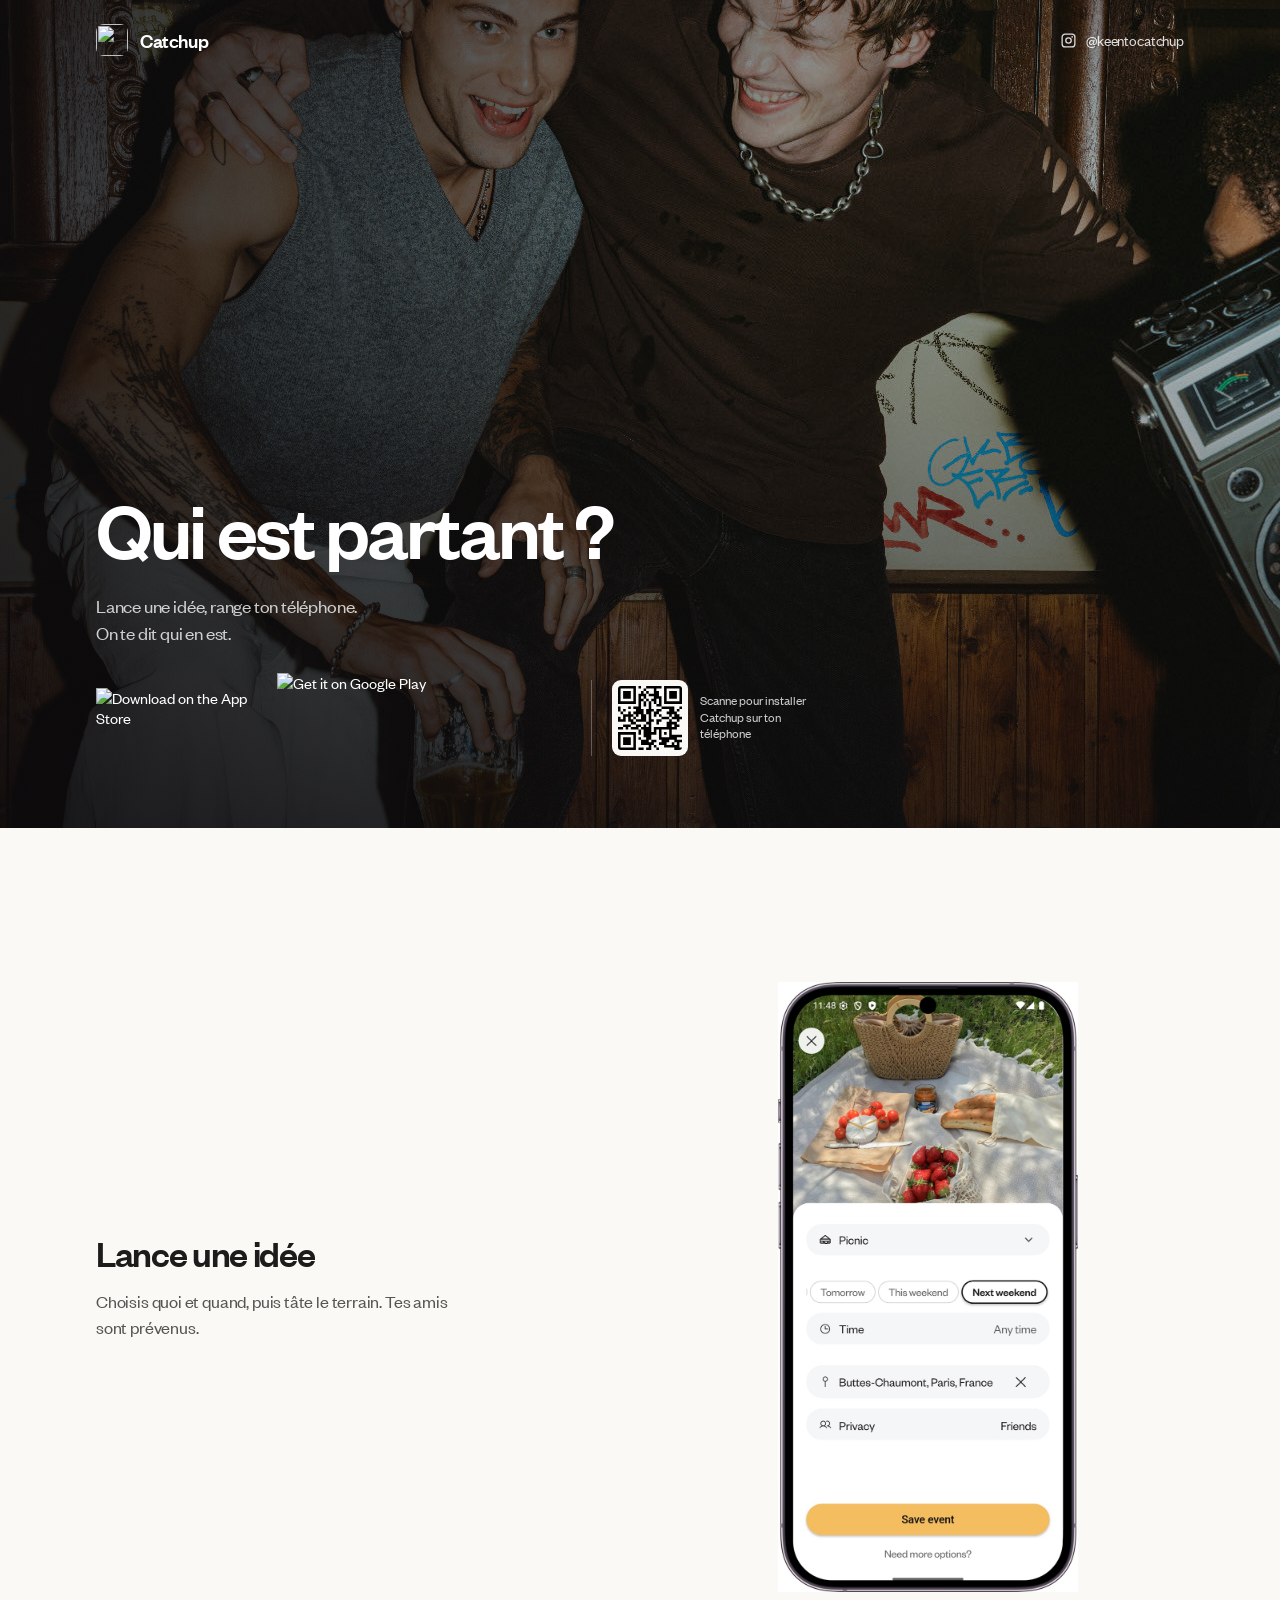
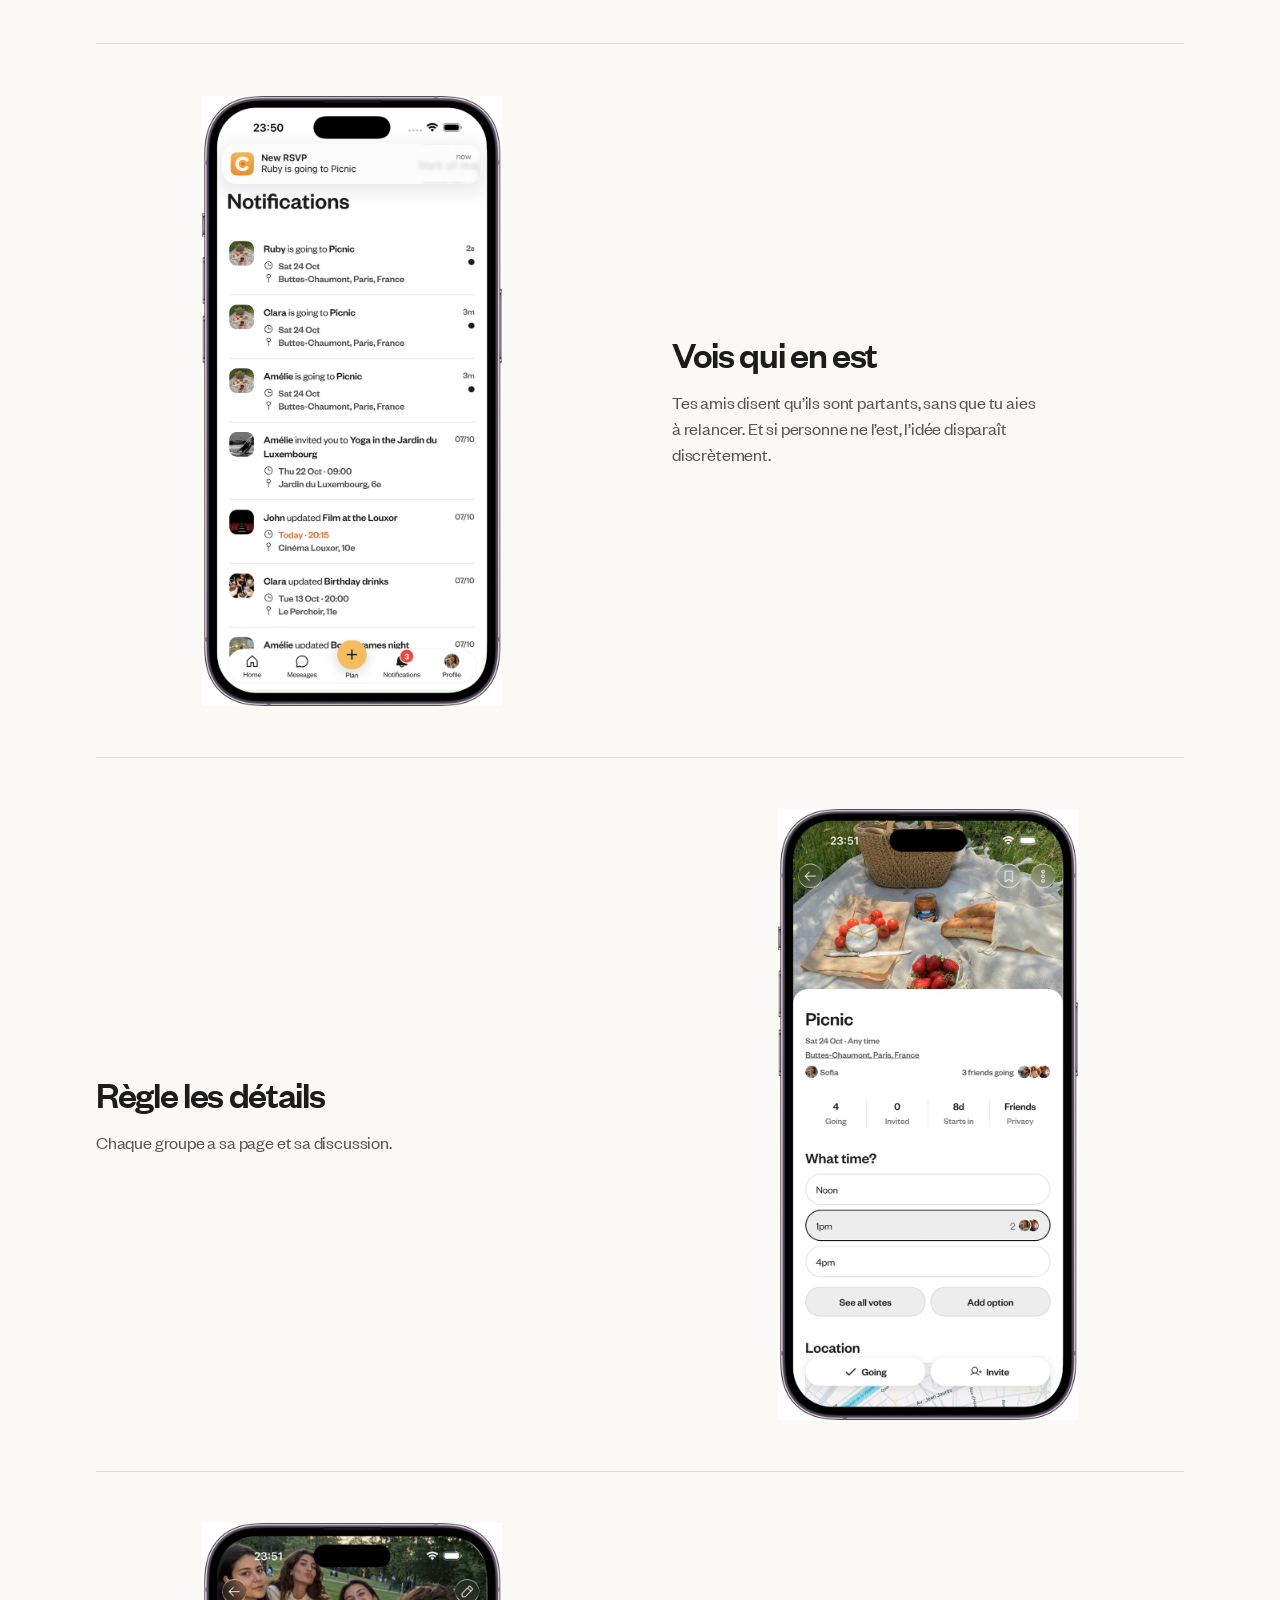
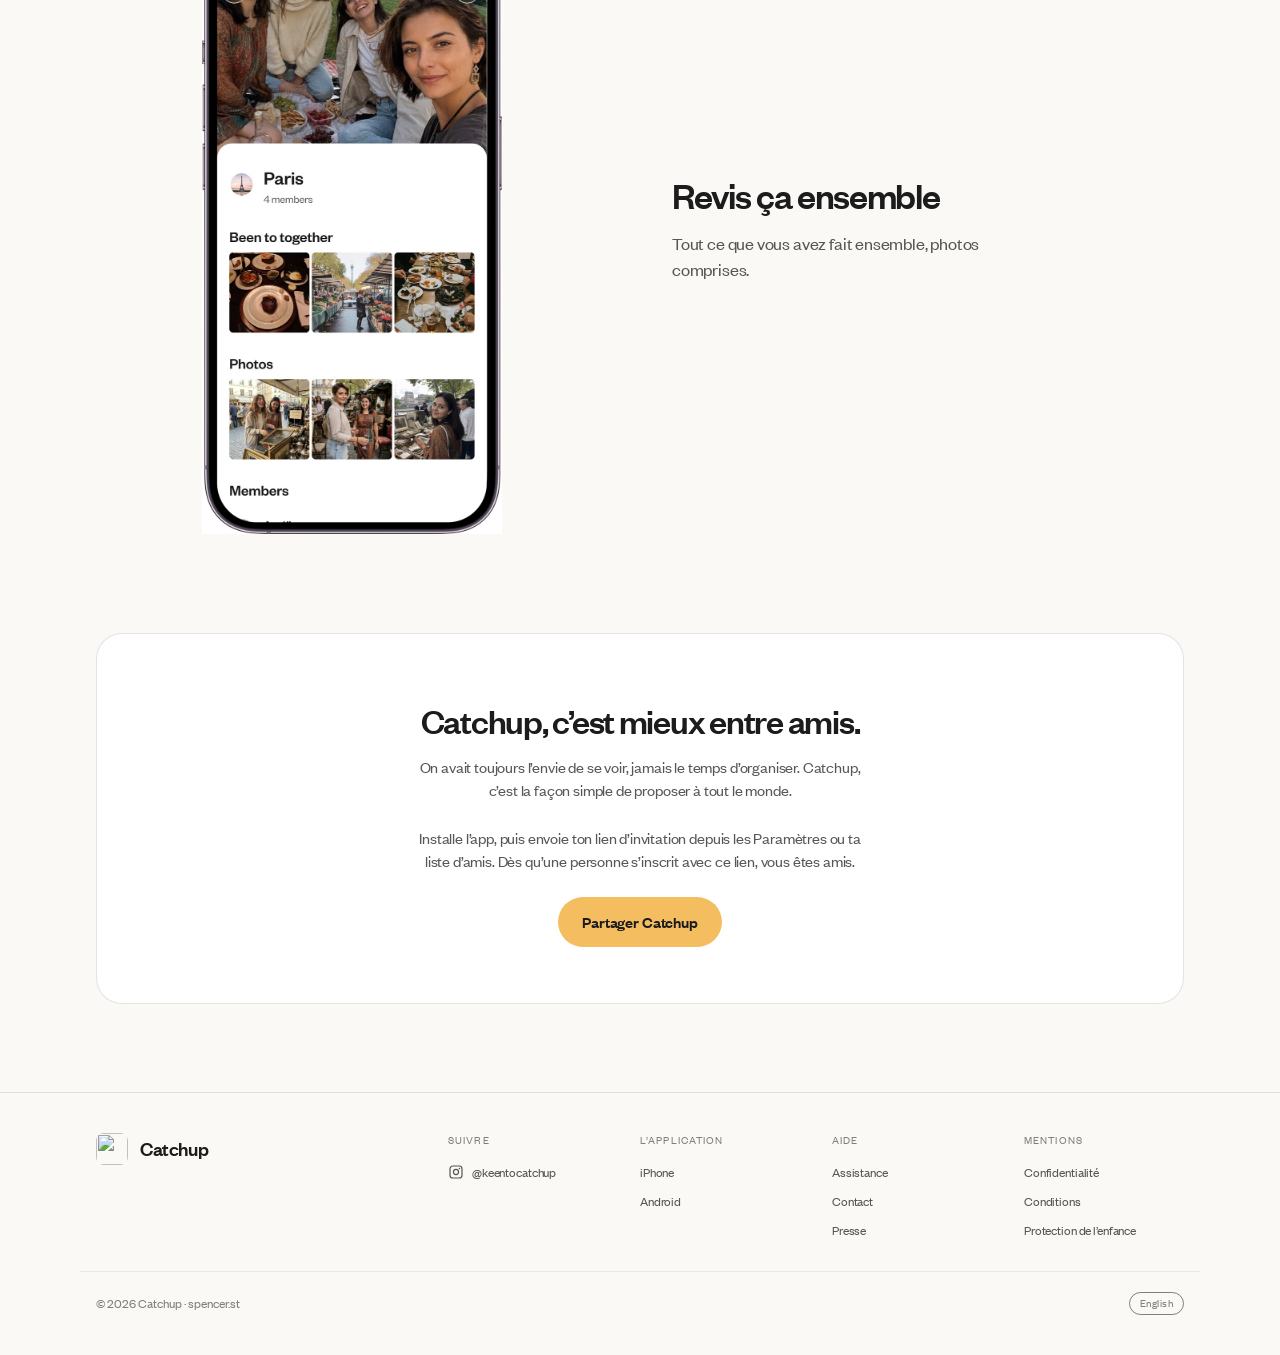
==== commit 147aa563: "Add child safety standards page Google Play's child safety declaration needs a public URL for our CS" ====
--- a/fr/index.html
+++ b/fr/index.html
@@ -166,6 +166,7 @@
       <div class="eyebrow">Mentions</div>
       <a href="/fr/privacy/">Confidentialit&eacute;</a>
       <a href="/fr/terms/">Conditions</a>
+      <a href="/fr/child-safety/">Protection de l&rsquo;enfance</a>
     </nav>
   </div>
   <div class="wrap foot-bar">
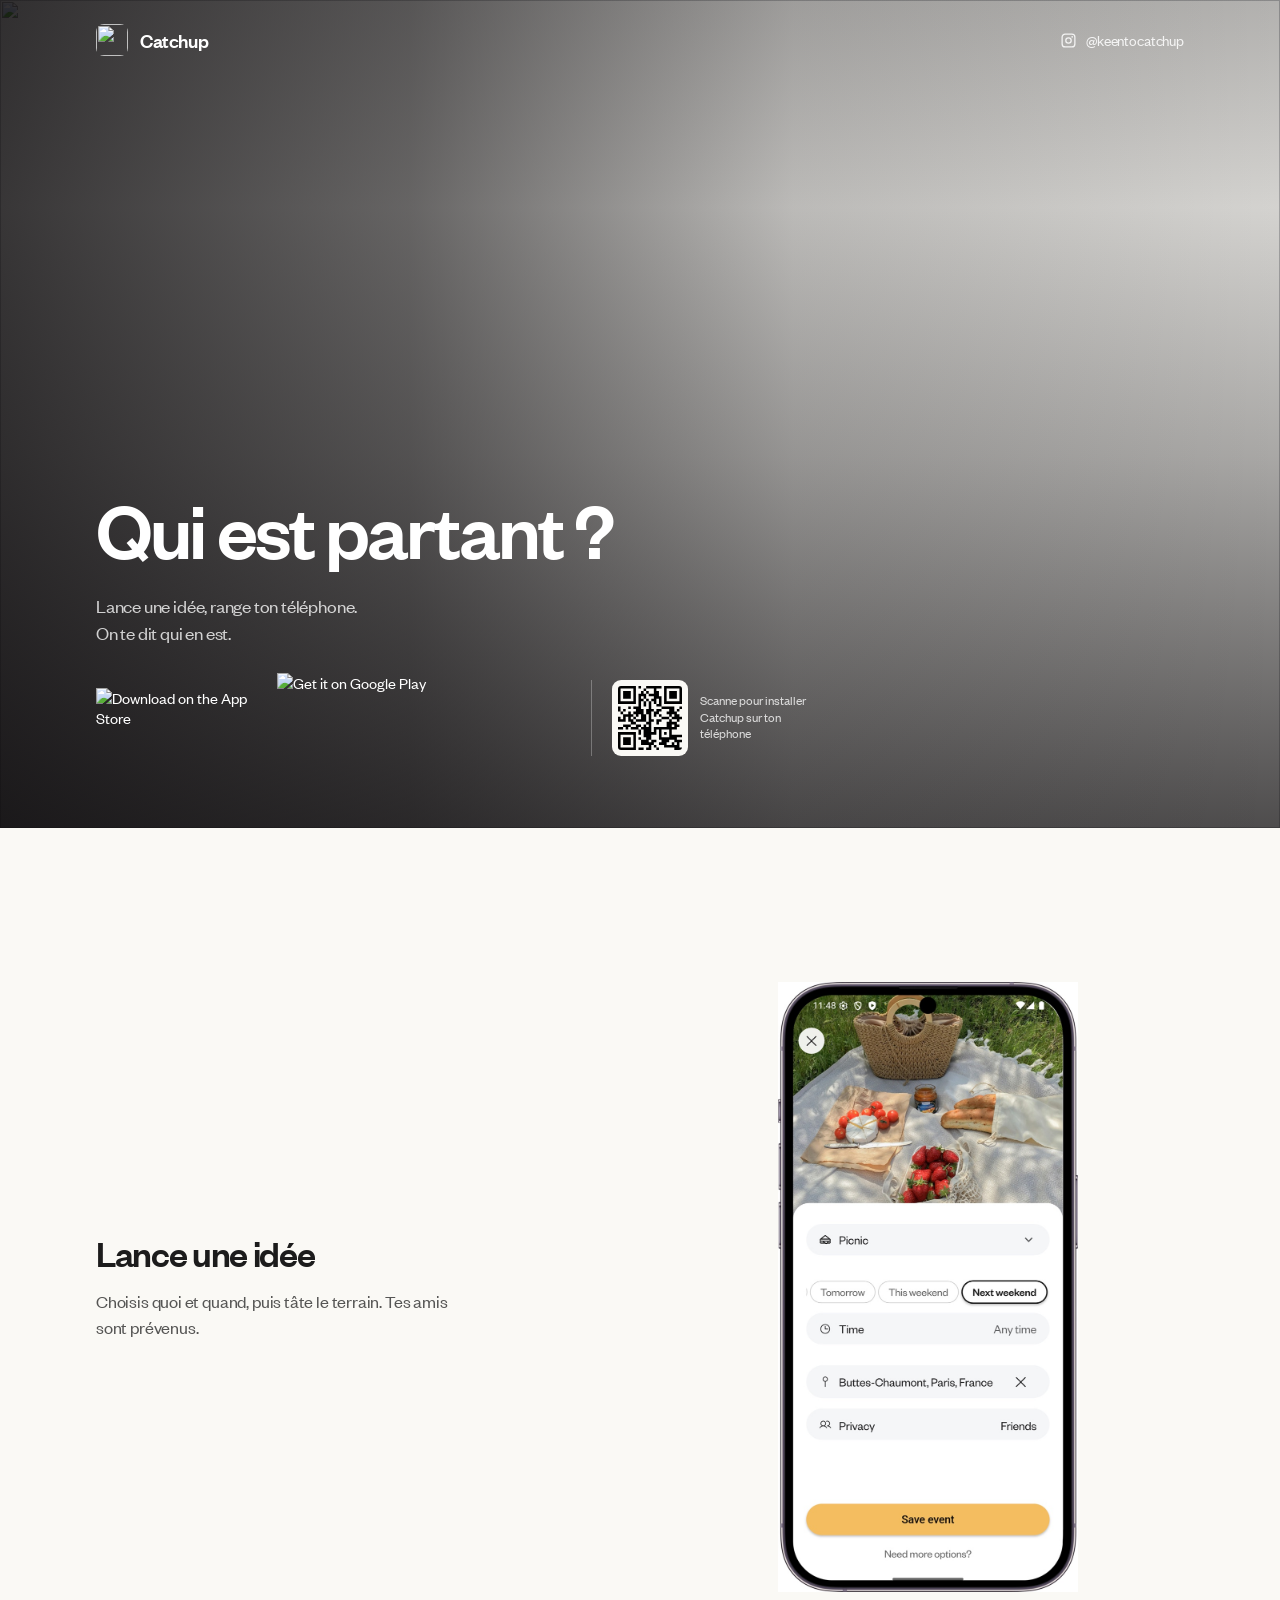
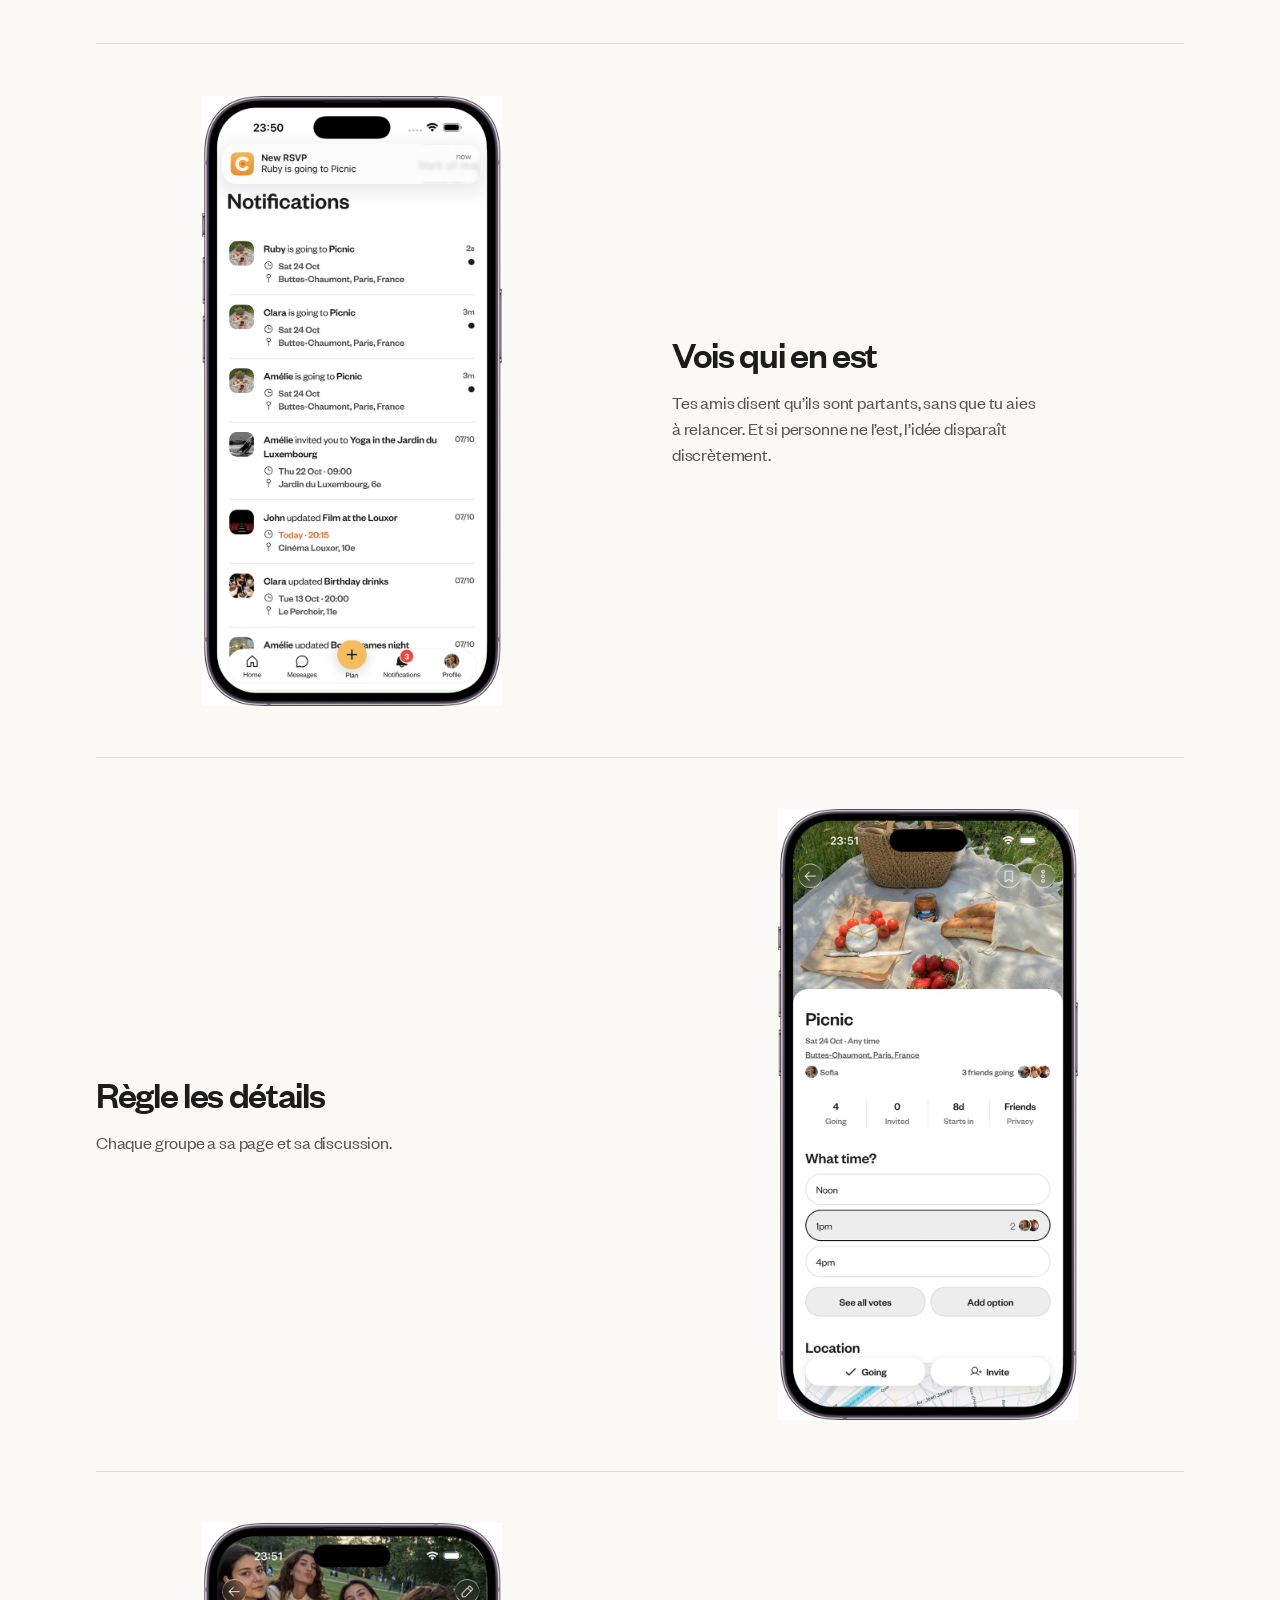
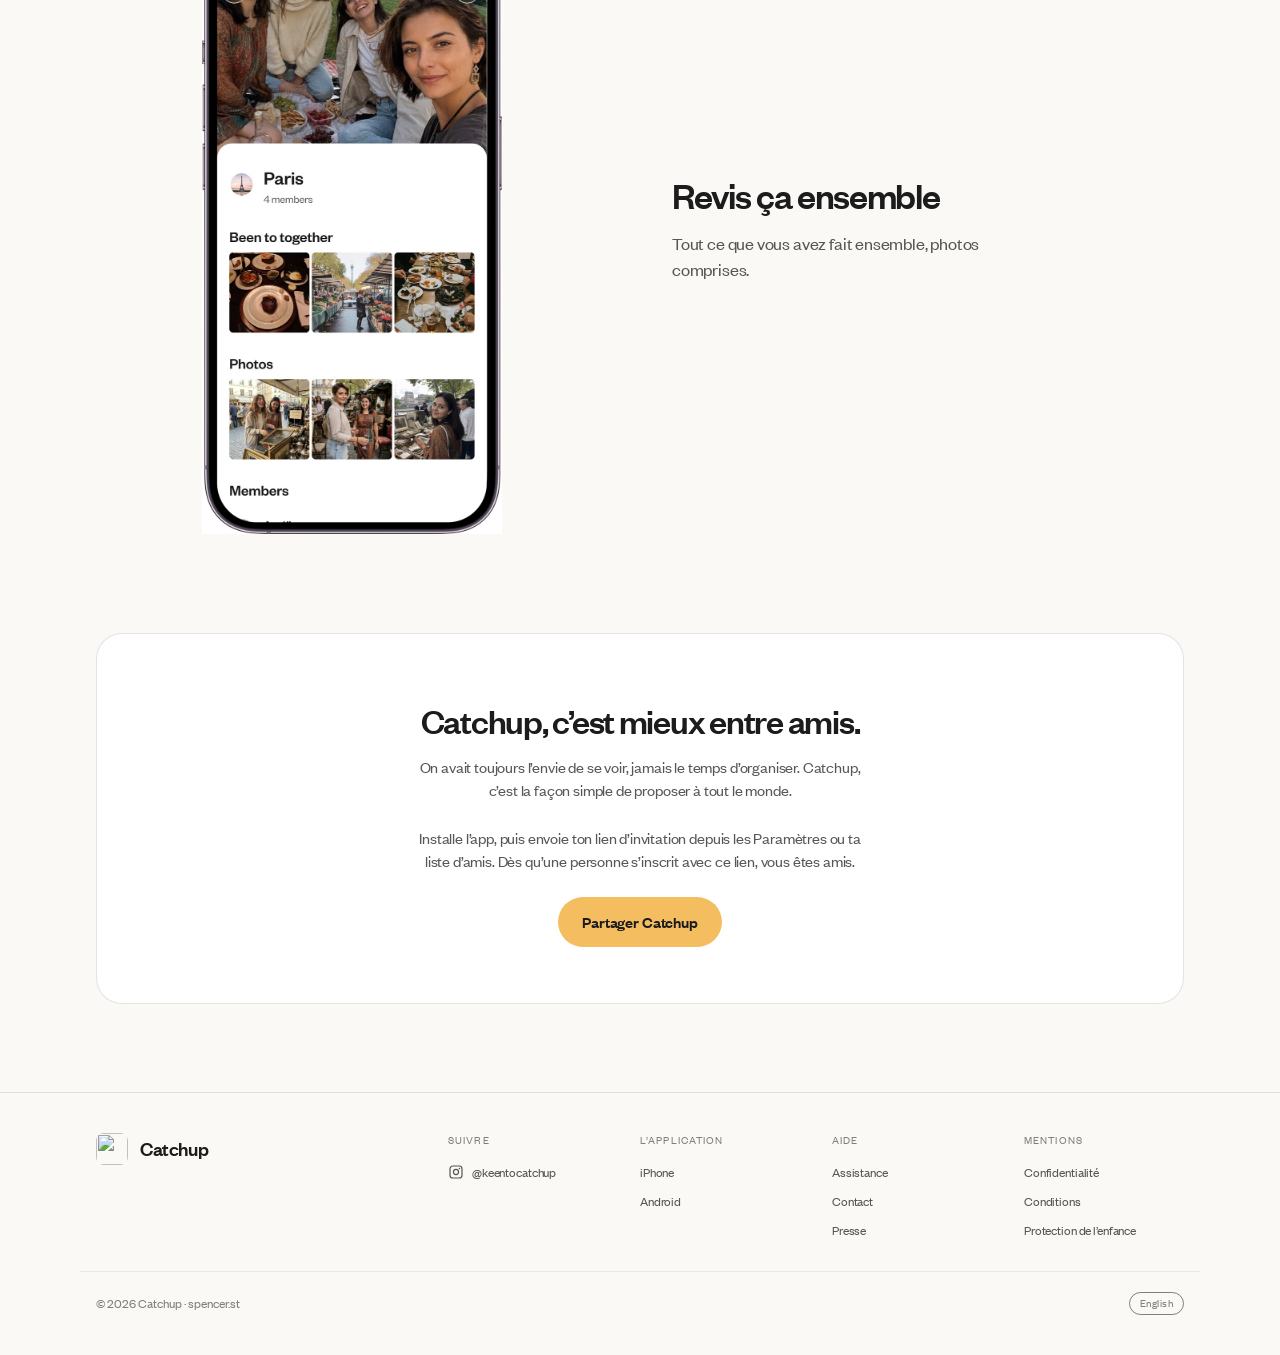
==== commit d59f1aa9: "Drop 01-drinks hero slide, add the craft workshop photo 01-drinks.jpg is gone for good; 02-games.jpg" ====
--- a/fr/index.html
+++ b/fr/index.html
@@ -25,7 +25,7 @@
 
 <link rel="icon" href="../assets/app-icon.png" />
 <link rel="apple-touch-icon" href="../assets/app-icon.png" />
-<link rel="preload" as="image" href="../assets/hero/01-drinks.jpg" fetchpriority="high" />
+<link rel="preload" as="image" href="../assets/hero/02-games.jpg" fetchpriority="high" />
 <link rel="stylesheet" href="../styles/colors_and_type.css" />
 <link rel="stylesheet" href="../styles/site.css" />
 <link rel="stylesheet" href="https://unpkg.com/@phosphor-icons/web@2.1.1/src/bold/style.css" />
@@ -41,8 +41,7 @@
     <div class="hero-media" aria-hidden="true">
       <!-- First image only is eager; the rest load after paint and crossfade.
            Add 02-drinks.jpg, 03-hike.jpg, 04-museum.jpg here and they join in. -->
-      <img src="../assets/hero/01-drinks.jpg" alt="" fetchpriority="high" />
-      <img src="../assets/hero/02-games.jpg" alt="" />
+      <img src="../assets/hero/02-games.jpg" alt="" fetchpriority="high" />
       <img src="../assets/hero/03-tuileries.jpg" alt="" />
       <img src="../assets/hero/04-party.jpg" alt="" />
       <img src="../assets/hero/05-friends.jpg" alt="" />
